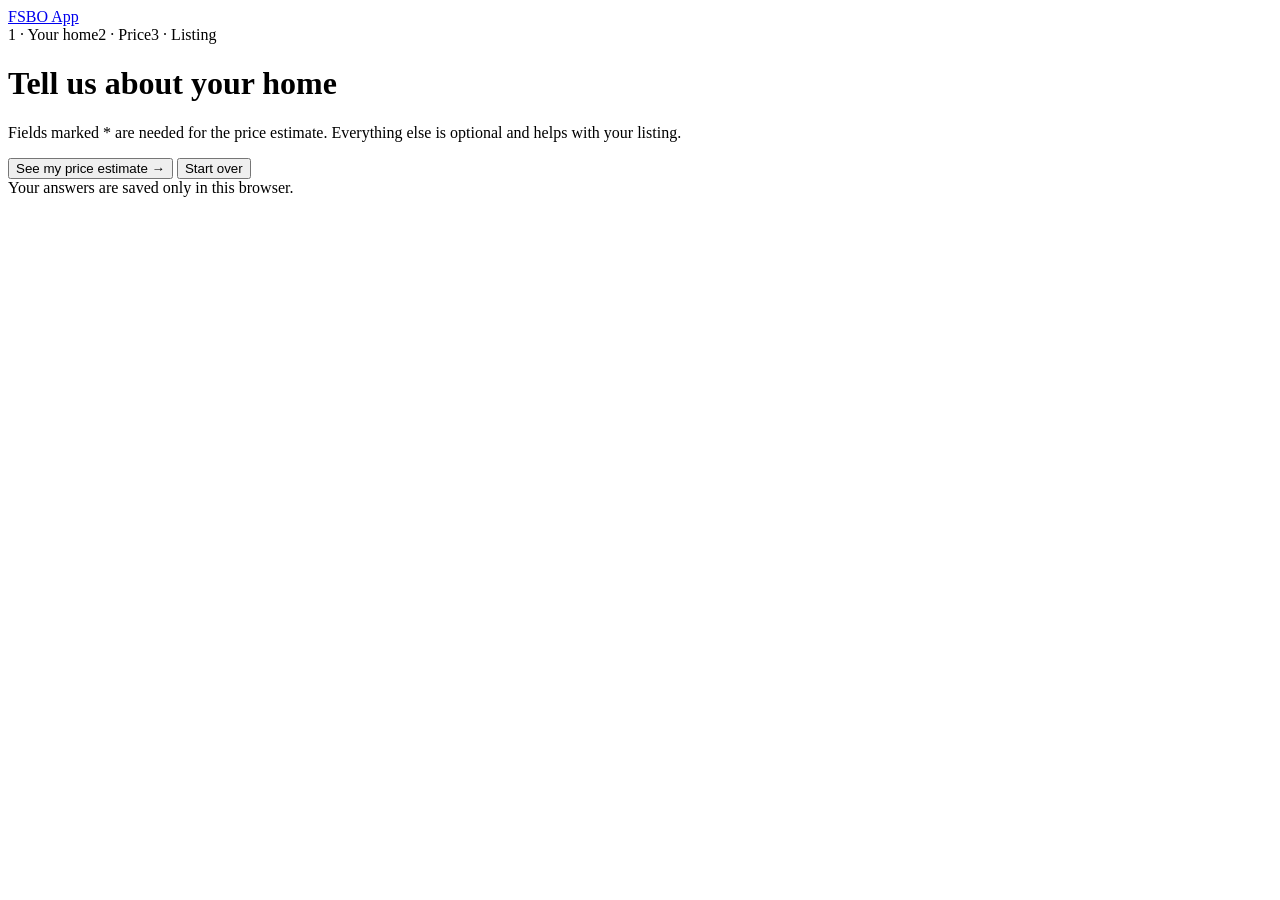
==== intake.html @ 38636b20 "Frontend Files V1" ====
<!doctype html>
<html lang="en">
<head>
  <meta charset="utf-8">
  <meta name="viewport" content="width=device-width, initial-scale=1">
  <title>Tell us about your home — FSBO App</title>
  <link rel="stylesheet" href="css/style.css">
</head>
<body>
  <header class="site-header">
    <div class="wrap">
      <a class="brand" href="index.html">FSBO App</a>
      <nav class="steps-nav" aria-label="Progress">
        <span aria-current="step">1 · Your home</span><span>2 · Price</span><span>3 · Listing</span>
      </nav>
    </div>
  </header>

  <main>
    <div class="wrap">
      <h1>Tell us about your home</h1>
      <p class="lede">Fields marked <span class="req">*</span> are needed for the price estimate. Everything else is optional and helps with your listing.</p>

      <form id="intake" novalidate>
        <div id="groups"></div>
        <p class="form-summary" id="form-summary" role="alert" hidden></p>
        <div class="btn-row">
          <button class="btn" type="submit">See my price estimate →</button>
          <button class="btn btn-secondary" type="button" id="reset">Start over</button>
        </div>
      </form>
    </div>
  </main>

  <footer class="site-footer">
    <div class="wrap">Your answers are saved only in this browser.</div>
  </footer>

  <script src="js/property.js"></script>
  <script>
  (function () {
    const P = window.Property;
    const groupsEl = document.getElementById("groups");
    const form = document.getElementById("intake");
    const summary = document.getElementById("form-summary");

    // --- Build the form from the shared schema so field names can't drift ---
    function el(tag, attrs = {}, children = []) {
      const n = document.createElement(tag);
      for (const [k, v] of Object.entries(attrs)) {
        if (v === undefined || v === false) continue;
        if (k === "text") n.textContent = v; else n.setAttribute(k, v === true ? "" : v);
      }
      children.forEach((c) => c && n.appendChild(c));
      return n;
    }

    for (const g of P.GROUPS) {
      const grid = el("div", { class: "field-grid" });
      for (const f of g.fields) {
        const id = "f-" + f.name;
        const wrap = el("div", { class: "field" + (f.type === "checkboxes" ? " wide" : ""), "data-field": f.name });
        const label = el("label", { for: f.type === "checkboxes" ? undefined : id, text: f.label });
        if (f.required) { label.appendChild(document.createTextNode(" ")); label.appendChild(el("span", { class: "req", "aria-hidden": "true", text: "*" })); }
        wrap.appendChild(label);

        let input;
        if (f.type === "select") {
          input = el("select", { id, name: f.name, required: f.required });
          input.appendChild(el("option", { value: "", text: "Select…" }));
          f.options.forEach(([v, t]) => input.appendChild(el("option", { value: v, text: t })));
        } else if (f.type === "checkboxes") {
          input = el("div", { class: "checks", role: "group", "aria-label": f.label });
          f.options.forEach(([v, t]) => {
            const cb = el("input", { type: "checkbox", name: f.name, value: v });
            input.appendChild(el("label", {}, [cb, document.createTextNode(t)]));
          });
        } else {
          input = el("input", {
            id, name: f.name, type: f.type === "number" ? "number" : "text", required: f.required,
            min: f.min, max: f.max, step: f.step, pattern: f.pattern, inputmode: f.inputmode || (f.type === "number" ? "decimal" : undefined),
            maxlength: f.maxlength,
          });
        }
        wrap.appendChild(input);
        if (f.hint) wrap.appendChild(el("span", { class: "hint", text: f.hint }));
        wrap.appendChild(el("span", { class: "error-msg", id: id + "-err", "aria-live": "polite" }));
        grid.appendChild(wrap);
      }
      groupsEl.appendChild(el("fieldset", {}, [el("legend", { text: g.title }), grid]));
    }

    // --- Read / write form values ---
    function readForm() {
      const raw = {};
      for (const f of P.FIELDS) {
        if (f.type === "checkboxes") {
          raw[f.name] = [...form.querySelectorAll(`input[name="${f.name}"]:checked`)].map((c) => c.value);
        } else {
          raw[f.name] = form.elements[f.name].value;
        }
      }
      return P.normalize(raw);
    }

    function fillForm(rec) {
      for (const f of P.FIELDS) {
        const v = rec[f.name];
        if (v === undefined) continue;
        if (f.type === "checkboxes") {
          form.querySelectorAll(`input[name="${f.name}"]`).forEach((c) => { c.checked = v.includes(c.value); });
        } else {
          form.elements[f.name].value = v;
        }
      }
    }

    function showErrors(errors) {
      form.querySelectorAll(".field").forEach((w) => {
        const name = w.dataset.field;
        const msg = errors[name] || "";
        w.classList.toggle("has-error", !!msg);
        w.querySelector(".error-msg").textContent = msg;
        const input = w.querySelector("input, select");
        if (input && input.id) input.setAttribute("aria-invalid", msg ? "true" : "false");
      });
      const n = Object.keys(errors).length;
      summary.hidden = n === 0;
      summary.textContent = n ? `Please fix ${n} field${n > 1 ? "s" : ""} above.` : "";
    }

    // Prefill if the user has been here before.
    const existing = P.load();
    if (existing) fillForm(existing);

    form.addEventListener("submit", (e) => {
      e.preventDefault();
      const rec = readForm();
      const errors = P.validate(rec);
      showErrors(errors);
      if (Object.keys(errors).length) {
        const first = form.querySelector(".has-error input, .has-error select");
        if (first) first.focus();
        return;
      }
      P.save(rec);
      window.location.href = "price.html";
    });

    // Clear an error as soon as the field is edited.
    form.addEventListener("input", (e) => {
      const w = e.target.closest(".field");
      if (w && w.classList.contains("has-error")) {
        w.classList.remove("has-error");
        w.querySelector(".error-msg").textContent = "";
      }
    });

    document.getElementById("reset").addEventListener("click", () => {
      P.clear(); form.reset(); showErrors({});
    });
  })();
  </script>
</body>
</html>
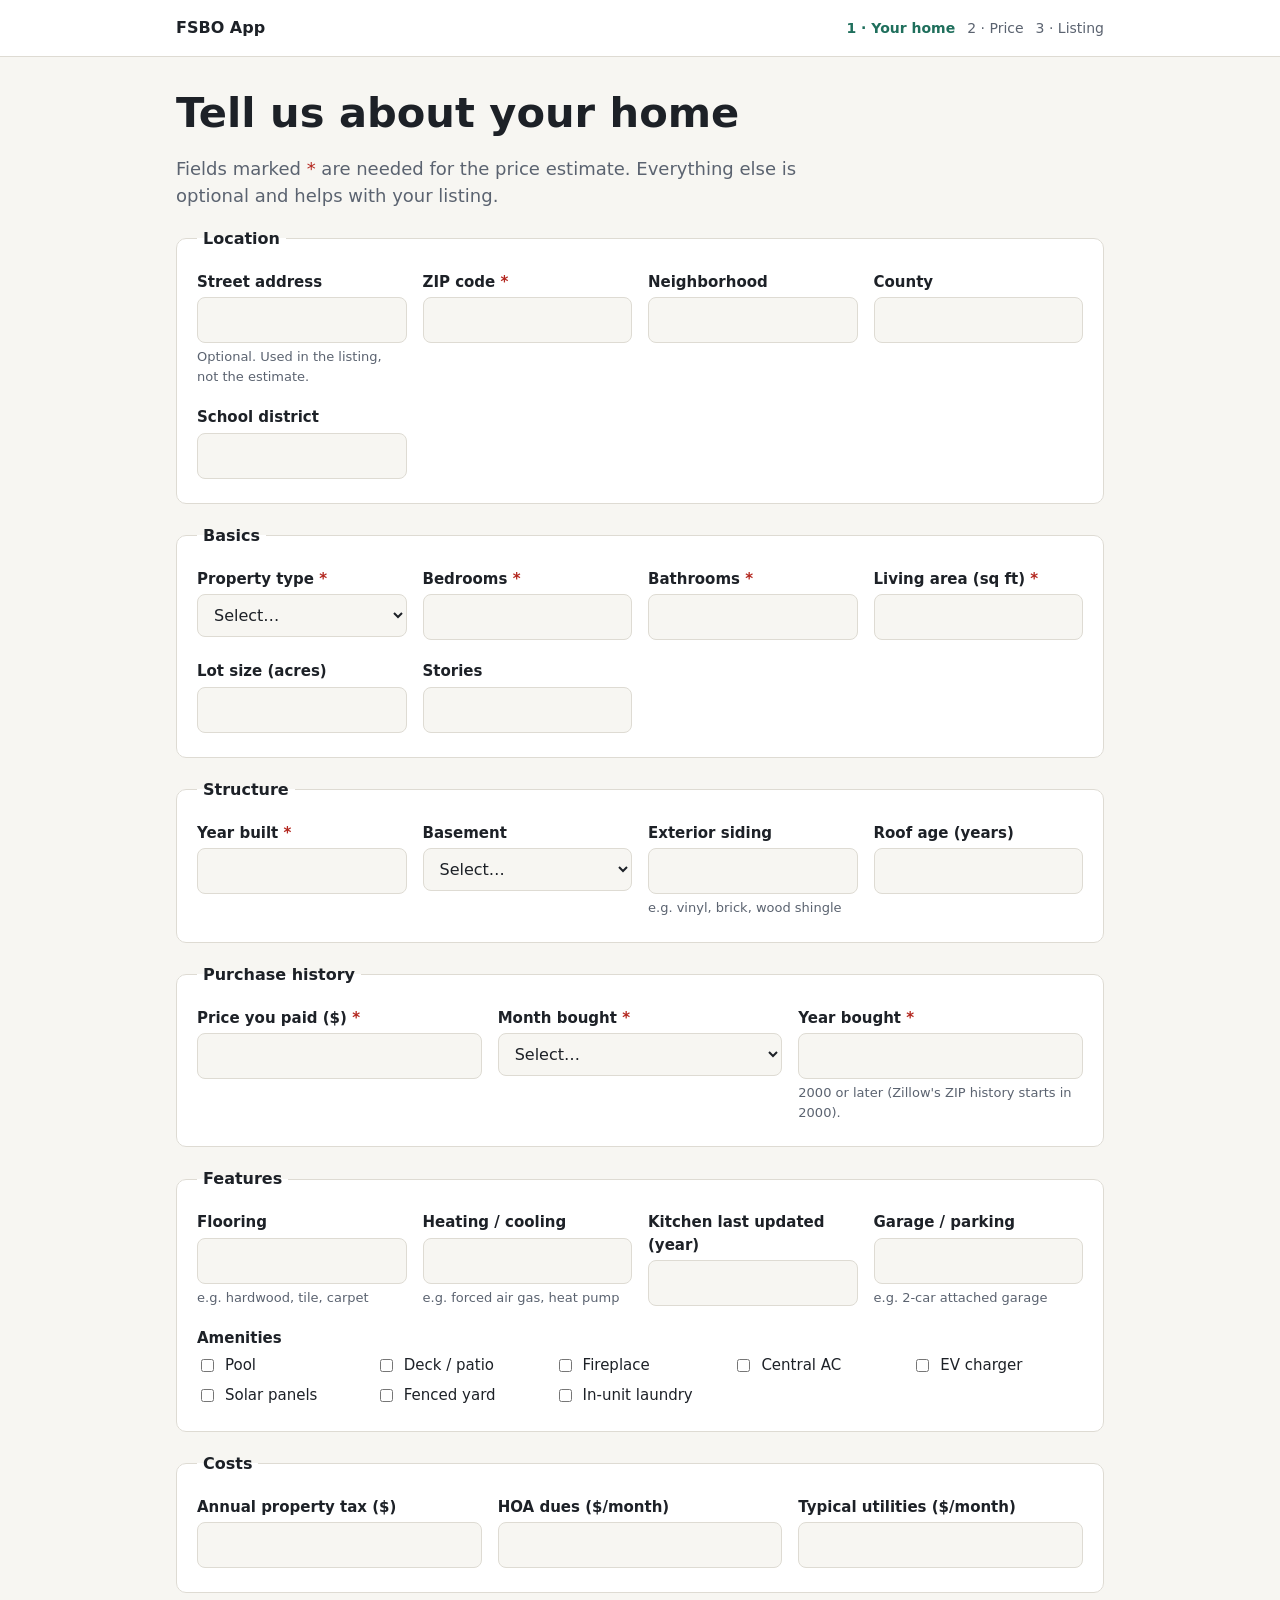
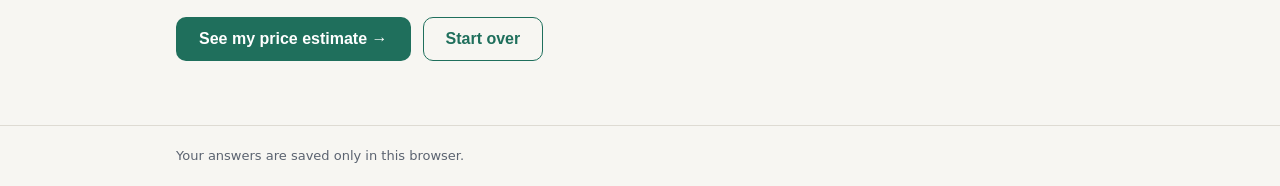
==== commit 63c88114: "Intake & Price V2 Bug Fixes" ====
--- a/intake.html
+++ b/intake.html
@@ -26,7 +26,7 @@
         <p class="form-summary" id="form-summary" role="alert" hidden></p>
         <div class="btn-row">
           <button class="btn" type="submit">See my price estimate →</button>
-          <button class="btn btn-secondary" type="button" id="reset">Start over</button>
+          <button class="btn btn-secondary" type="button" id="start-over">Start over</button>
         </div>
       </form>
     </div>
@@ -156,7 +156,7 @@
       }
     });
 
-    document.getElementById("reset").addEventListener("click", () => {
+    document.getElementById("start-over").addEventListener("click", () => {
       P.clear(); form.reset(); showErrors({});
     });
   })();
--- a/css/style.css
+++ b/css/style.css
@@ -0,0 +1,96 @@
+:root {
+  --bg: #f7f6f2;
+  --surface: #ffffff;
+  --text: #1d2127;
+  --muted: #5b6370;
+  --border: #dedbd3;
+  --accent: #1f6f5c;
+  --accent-ink: #ffffff;
+  --accent-soft: #e3f0ec;
+  --error: #b3261e;
+  --radius: 10px;
+  --max: 960px;
+  font-family: system-ui, -apple-system, "Segoe UI", Roboto, sans-serif;
+  color: var(--text);
+  background: var(--bg);
+}
+@media (prefers-color-scheme: dark) {
+  :root {
+    --bg: #15181c; --surface: #1e2227; --text: #e8eaed; --muted: #a3abb6;
+    --border: #343a42; --accent: #5cc3a6; --accent-ink: #0d1f1a; --accent-soft: #1f3530; --error: #f2857d;
+  }
+}
+
+* { box-sizing: border-box; }
+body { margin: 0; background: var(--bg); line-height: 1.5; }
+img { max-width: 100%; }
+a { color: var(--accent); }
+
+.wrap { max-width: var(--max); margin: 0 auto; padding: 0 16px; }
+
+/* Header */
+.site-header { border-bottom: 1px solid var(--border); background: var(--surface); }
+.site-header .wrap { display: flex; align-items: center; justify-content: space-between; height: 56px; }
+.brand { font-weight: 700; text-decoration: none; color: var(--text); }
+.steps-nav { display: flex; gap: 12px; font-size: 0.875rem; color: var(--muted); }
+.steps-nav span[aria-current="step"] { color: var(--accent); font-weight: 600; }
+@media (max-width: 560px) { .steps-nav { display: none; } }
+
+main { padding: 32px 0 64px; }
+h1 { font-size: clamp(1.75rem, 5vw, 2.6rem); line-height: 1.15; margin: 0 0 12px; }
+h2 { font-size: 1.25rem; margin: 0 0 12px; }
+.lede { font-size: 1.125rem; color: var(--muted); max-width: 60ch; }
+
+/* Buttons */
+.btn {
+  display: inline-block; padding: 12px 22px; border-radius: var(--radius); border: 1px solid transparent;
+  background: var(--accent); color: var(--accent-ink); font-weight: 600; font-size: 1rem;
+  text-decoration: none; cursor: pointer;
+}
+.btn:hover { filter: brightness(1.07); }
+.btn-secondary { background: transparent; color: var(--accent); border-color: var(--accent); }
+.btn-row { display: flex; flex-wrap: wrap; gap: 12px; margin-top: 24px; }
+
+/* Cards */
+.card { background: var(--surface); border: 1px solid var(--border); border-radius: var(--radius); padding: 20px; }
+.grid-3 { display: grid; gap: 16px; grid-template-columns: repeat(auto-fit, minmax(220px, 1fr)); margin: 32px 0; }
+.grid-2 { display: grid; gap: 16px; grid-template-columns: repeat(auto-fit, minmax(260px, 1fr)); margin: 24px 0; }
+.step-num {
+  display: inline-grid; place-items: center; width: 32px; height: 32px; border-radius: 50%;
+  background: var(--accent-soft); color: var(--accent); font-weight: 700; margin-bottom: 8px;
+}
+.note { background: var(--accent-soft); border-radius: var(--radius); padding: 16px 20px; }
+.note p { margin: 4px 0; }
+
+/* Form */
+fieldset { border: 1px solid var(--border); border-radius: var(--radius); background: var(--surface); padding: 20px; margin: 0 0 20px; }
+legend { font-weight: 700; padding: 0 6px; }
+.field-grid { display: grid; gap: 16px; grid-template-columns: repeat(auto-fit, minmax(200px, 1fr)); }
+.field { display: flex; flex-direction: column; gap: 4px; }
+.field.wide { grid-column: 1 / -1; }
+label { font-weight: 600; font-size: 0.9375rem; }
+.req { color: var(--error); }
+input, select {
+  font: inherit; padding: 10px 12px; border: 1px solid var(--border); border-radius: 8px;
+  background: var(--bg); color: var(--text); width: 100%;
+}
+input:focus, select:focus { outline: 2px solid var(--accent); outline-offset: 1px; }
+.hint { font-size: 0.8125rem; color: var(--muted); }
+.error-msg { font-size: 0.8125rem; color: var(--error); min-height: 0; }
+.field.has-error input, .field.has-error select { border-color: var(--error); }
+.checks { display: grid; gap: 8px; grid-template-columns: repeat(auto-fit, minmax(160px, 1fr)); }
+.checks label { font-weight: 400; display: flex; align-items: center; gap: 8px; }
+.checks input { width: auto; }
+.form-summary { color: var(--error); font-weight: 600; }
+
+/* Results */
+.big-number { font-size: clamp(2.2rem, 8vw, 3.5rem); font-weight: 800; margin: 4px 0; }
+.range { color: var(--muted); font-size: 1.0625rem; }
+.badge { display: inline-block; font-size: 0.75rem; font-weight: 700; text-transform: uppercase; letter-spacing: 0.04em;
+  background: var(--accent-soft); color: var(--accent); padding: 3px 8px; border-radius: 999px; }
+.small { font-size: 0.8125rem; color: var(--muted); }
+dl.record { display: grid; grid-template-columns: max-content 1fr; gap: 6px 16px; margin: 0; }
+dl.record dt { color: var(--muted); }
+dl.record dd { margin: 0; }
+
+.site-footer { border-top: 1px solid var(--border); padding: 20px 0; font-size: 0.8125rem; color: var(--muted); }
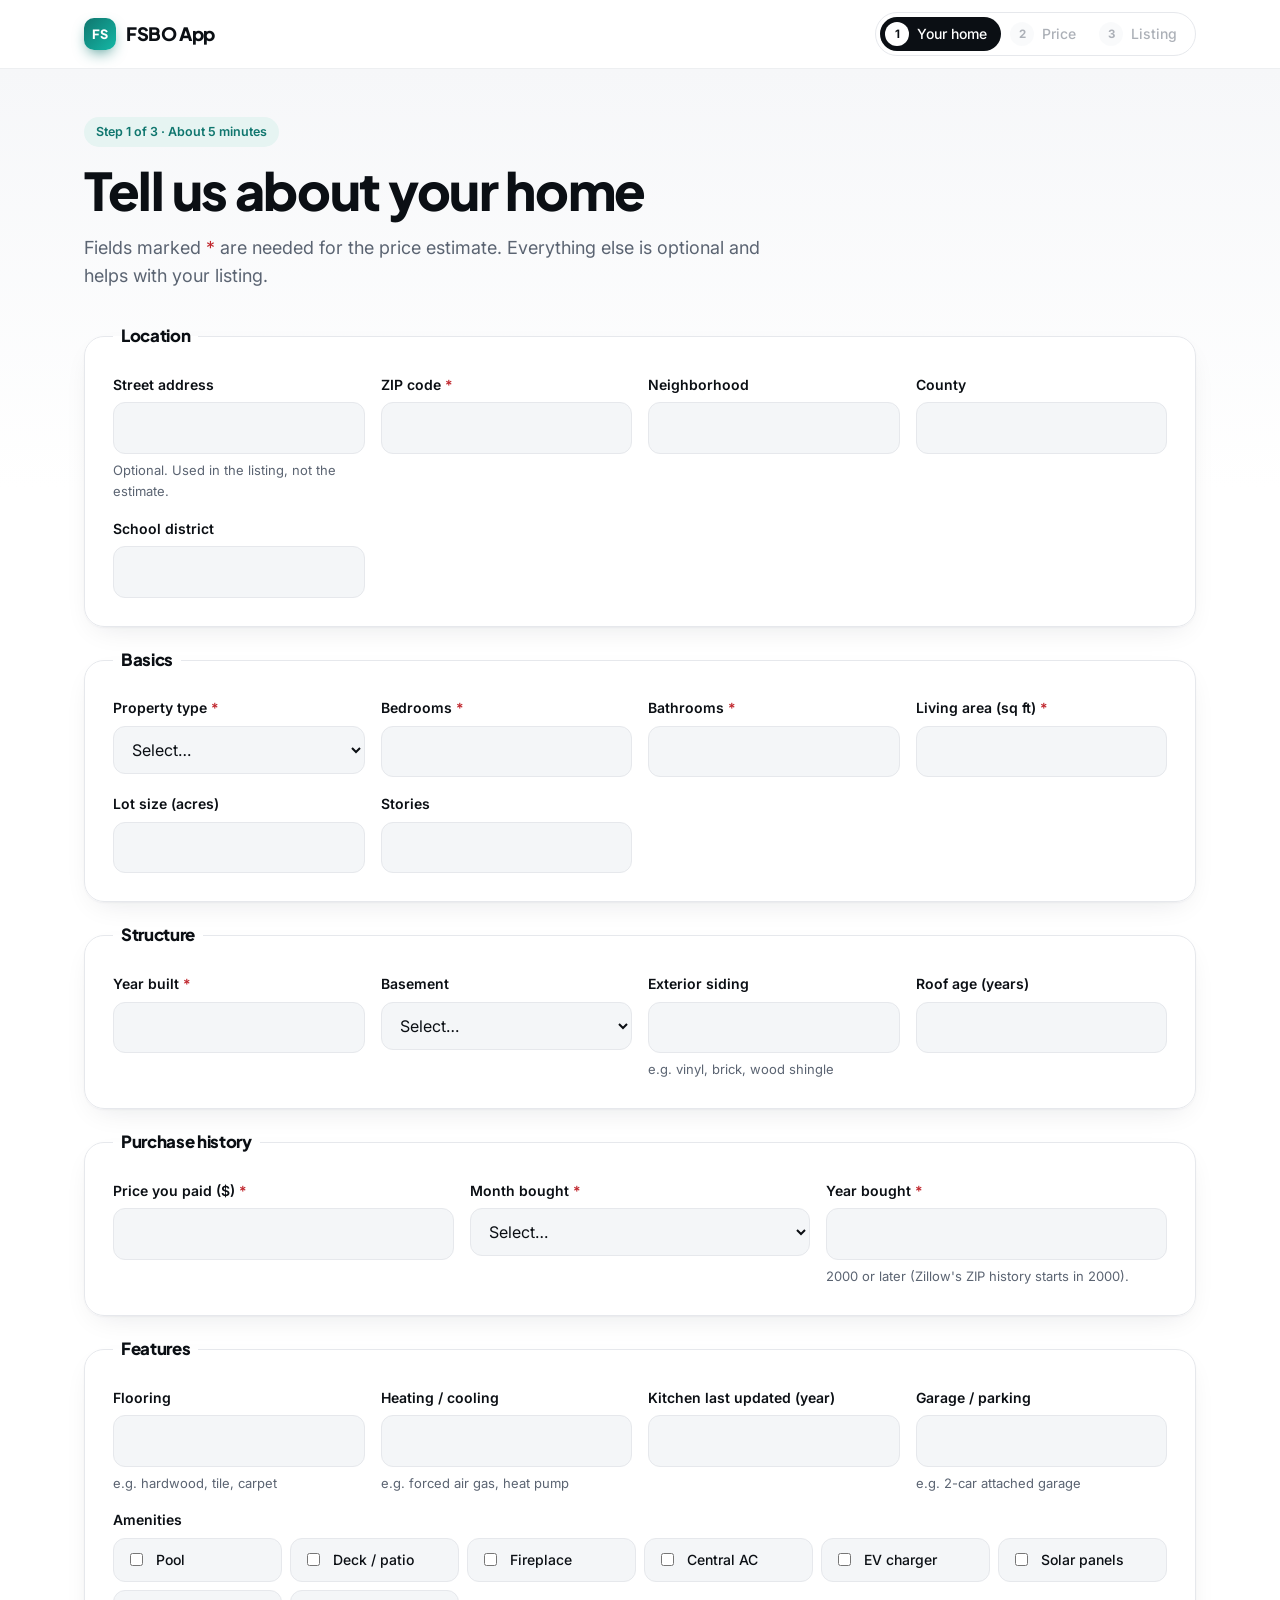
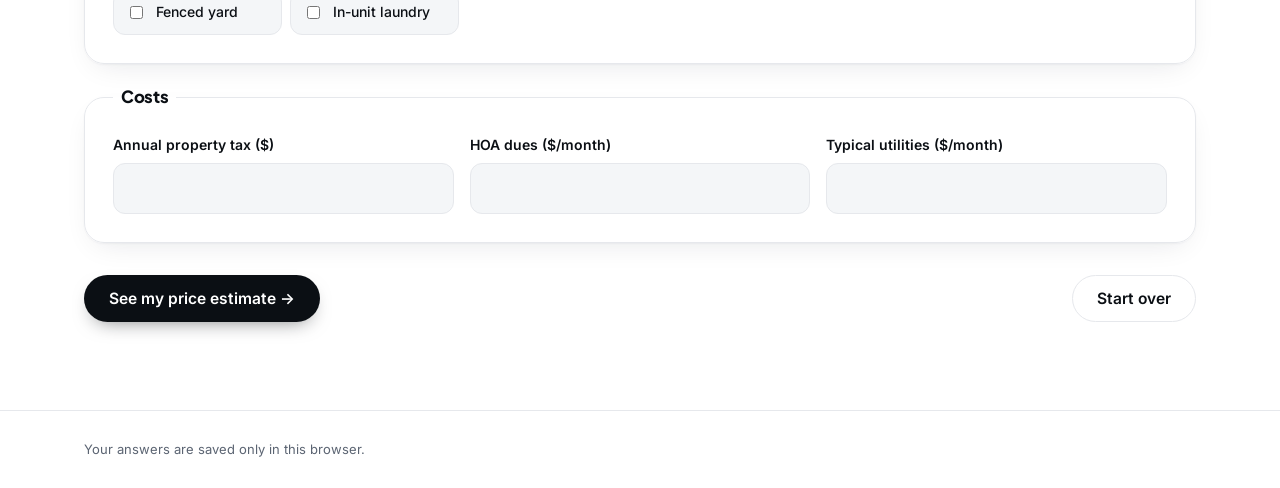
==== commit f1aa0854: "Modern UI refresh + listing builder with downloadable PDF listing sheet - Restyled all pages (sans d" ====
--- a/intake.html
+++ b/intake.html
@@ -9,22 +9,23 @@
 <body>
   <header class="site-header">
     <div class="wrap">
-      <a class="brand" href="index.html">FSBO App</a>
-      <nav class="steps-nav" aria-label="Progress">
-        <span aria-current="step">1 · Your home</span><span>2 · Price</span><span>3 · Listing</span>
-      </nav>
+      <a class="brand" href="index.html"><span class="brand-mark">FS</span><span class="brand-text">FSBO App</span></a>
+      <nav class="steps-nav" aria-label="Progress" data-step="1"></nav>
     </div>
   </header>
 
   <main>
     <div class="wrap">
-      <h1>Tell us about your home</h1>
-      <p class="lede">Fields marked <span class="req">*</span> are needed for the price estimate. Everything else is optional and helps with your listing.</p>
+      <div class="page-head">
+        <p class="eyebrow">Step 1 of 3 · About 5 minutes</p>
+        <h1>Tell us about your home</h1>
+        <p class="lede">Fields marked <span class="req">*</span> are needed for the price estimate. Everything else is optional and helps with your listing.</p>
+      </div>
 
       <form id="intake" novalidate>
         <div id="groups"></div>
         <p class="form-summary" id="form-summary" role="alert" hidden></p>
-        <div class="btn-row">
+        <div class="btn-row between">
           <button class="btn" type="submit">See my price estimate →</button>
           <button class="btn btn-secondary" type="button" id="start-over">Start over</button>
         </div>
@@ -37,6 +38,7 @@
   </footer>
 
   <script src="js/property.js"></script>
+  <script src="js/nav.js"></script>
   <script>
   (function () {
     const P = window.Property;
--- a/css/style.css
+++ b/css/style.css
@@ -1,96 +1,223 @@
+/* ==========================================================================
+   FSBO App — shared styles
+   ========================================================================== */
+@import url("https://fonts.googleapis.com/css2?family=Inter:wght@400;500;600;700&family=Plus+Jakarta+Sans:wght@600;700;800&display=swap");
+
 :root {
-  --bg: #f7f6f2;
+  --bg: #ffffff;
+  --bg-2: #f6f7f9;
   --surface: #ffffff;
-  --text: #1d2127;
-  --muted: #5b6370;
-  --border: #dedbd3;
-  --accent: #1f6f5c;
+  --surface-2: #f4f6f8;
+  --text: #0b0f14;
+  --muted: #5b6472;
+  --border: #e6e8ec;
+  --accent: #0f766e;
+  --accent-2: #14b8a6;
   --accent-ink: #ffffff;
-  --accent-soft: #e3f0ec;
-  --error: #b3261e;
-  --radius: 10px;
-  --max: 960px;
-  font-family: system-ui, -apple-system, "Segoe UI", Roboto, sans-serif;
+  --accent-soft: #e6f4f2;
+  --gold: #0f766e;
+  --error: #c0262d;
+  --radius: 20px;
+  --radius-sm: 12px;
+  --shadow: 0 1px 2px rgba(15, 23, 42, .04), 0 10px 30px -12px rgba(15, 23, 42, .12);
+  --shadow-lg: 0 30px 60px -20px rgba(15, 23, 42, .25);
+  --max: 1160px;
+  --display: "Plus Jakarta Sans", "Inter", system-ui, sans-serif;
+  --sans: "Inter", system-ui, -apple-system, "Segoe UI", Roboto, sans-serif;
+  --serif: var(--display); /* legacy alias */
+  font-family: var(--sans);
   color: var(--text);
   background: var(--bg);
 }
 @media (prefers-color-scheme: dark) {
   :root {
-    --bg: #15181c; --surface: #1e2227; --text: #e8eaed; --muted: #a3abb6;
-    --border: #343a42; --accent: #5cc3a6; --accent-ink: #0d1f1a; --accent-soft: #1f3530; --error: #f2857d;
+    --bg: #0a0d11; --bg-2: #0f1318; --surface: #12171d; --surface-2: #181e25; --text: #eef1f4; --muted: #9aa4b1;
+    --border: #232a33; --accent: #2dd4bf; --accent-2: #5eead4; --accent-ink: #04211e; --accent-soft: #0f2a28;
+    --gold: #2dd4bf; --error: #f87171;
+    --shadow: 0 1px 2px rgba(0,0,0,.4), 0 10px 30px -12px rgba(0,0,0,.6); --shadow-lg: 0 30px 60px -20px rgba(0,0,0,.7);
   }
 }
 
 * { box-sizing: border-box; }
-body { margin: 0; background: var(--bg); line-height: 1.5; }
+body { margin: 0; background: var(--bg); color: var(--text); line-height: 1.6; -webkit-font-smoothing: antialiased; }
 img { max-width: 100%; }
 a { color: var(--accent); }
-
-.wrap { max-width: var(--max); margin: 0 auto; padding: 0 16px; }
-
-/* Header */
-.site-header { border-bottom: 1px solid var(--border); background: var(--surface); }
-.site-header .wrap { display: flex; align-items: center; justify-content: space-between; height: 56px; }
-.brand { font-weight: 700; text-decoration: none; color: var(--text); }
-.steps-nav { display: flex; gap: 12px; font-size: 0.875rem; color: var(--muted); }
-.steps-nav span[aria-current="step"] { color: var(--accent); font-weight: 600; }
-@media (max-width: 560px) { .steps-nav { display: none; } }
-
-main { padding: 32px 0 64px; }
-h1 { font-size: clamp(1.75rem, 5vw, 2.6rem); line-height: 1.15; margin: 0 0 12px; }
-h2 { font-size: 1.25rem; margin: 0 0 12px; }
-.lede { font-size: 1.125rem; color: var(--muted); max-width: 60ch; }
-
-/* Buttons */
+.wrap { max-width: var(--max); margin: 0 auto; padding: 0 24px; }
+@media (max-width: 560px) { .wrap { padding: 0 16px; } }
+main { padding: 48px 0 88px; background: linear-gradient(180deg, var(--bg-2) 0, var(--bg) 420px); }
+
+/* ---------- Header + progress stepper ---------- */
+.site-header {
+  position: sticky; top: 0; z-index: 10;
+  background: color-mix(in srgb, var(--bg) 78%, transparent);
+  backdrop-filter: saturate(1.6) blur(14px); -webkit-backdrop-filter: saturate(1.6) blur(14px);
+  border-bottom: 1px solid color-mix(in srgb, var(--border) 70%, transparent);
+}
+.site-header .wrap { display: flex; align-items: center; justify-content: space-between; gap: 16px; height: 68px; }
+.brand { display: flex; align-items: center; gap: 10px; font-family: var(--display); font-weight: 800; font-size: 1.15rem; letter-spacing: -.02em; text-decoration: none; color: var(--text); white-space: nowrap; }
+@media (max-width: 420px) { .brand .brand-text { display: none; } }
+.brand-mark { width: 32px; height: 32px; border-radius: 10px; color: #fff; display: grid; place-items: center; font-size: .8rem; font-weight: 800;
+  background: linear-gradient(135deg, var(--accent), var(--accent-2)); box-shadow: 0 6px 16px -6px var(--accent); }
+
+.steps-nav { display: flex; align-items: center; gap: 4px; font-size: .875rem; padding: 4px; border: 1px solid var(--border); border-radius: 999px; background: var(--surface); }
+.steps-nav > a, .steps-nav > span {
+  display: flex; align-items: center; gap: 8px; padding: 5px 14px 5px 5px; border-radius: 999px;
+  color: var(--muted); text-decoration: none; white-space: nowrap; font-weight: 500;
+}
+.steps-nav a:hover { background: var(--surface-2); color: var(--text); }
+.steps-nav .dot { width: 24px; height: 24px; border-radius: 50%; display: grid; place-items: center; font-size: .72rem; font-weight: 700; background: var(--surface-2); padding: 0; }
+.steps-nav .sep { display: none; }
+.steps-nav [aria-current="step"] { background: var(--text); color: var(--bg); }
+.steps-nav [aria-current="step"] .dot { background: var(--bg); color: var(--text); }
+.steps-nav .done .dot { background: var(--accent-soft); color: var(--accent); }
+.steps-nav .locked { opacity: .5; cursor: not-allowed; }
+@media (max-width: 720px) {
+  .steps-nav .label { display: none; }
+  .steps-nav > a, .steps-nav > span { padding: 5px; }
+  .steps-nav [aria-current="step"] { padding-right: 12px; }
+  .steps-nav [aria-current="step"] .label { display: inline; }
+}
+
+/* ---------- Type ---------- */
+h1, h2, h3 { font-family: var(--display); font-weight: 800; letter-spacing: -.025em; }
+h1 { font-size: clamp(2.1rem, 5vw, 3.25rem); line-height: 1.05; margin: 0 0 16px; }
+h2 { font-size: 1.3rem; line-height: 1.25; margin: 0 0 10px; letter-spacing: -.02em; }
+h3 { font-size: 1.05rem; margin: 0 0 6px; }
+.eyebrow { display: inline-flex; align-items: center; gap: 8px; font-size: .78rem; font-weight: 600; color: var(--accent);
+  background: var(--accent-soft); padding: 5px 12px; border-radius: 999px; margin: 0 0 16px; }
+.lede { font-size: 1.125rem; color: var(--muted); max-width: 62ch; margin: 0; }
+.page-head { margin-bottom: 32px; }
+
+/* ---------- Buttons ---------- */
 .btn {
-  display: inline-block; padding: 12px 22px; border-radius: var(--radius); border: 1px solid transparent;
-  background: var(--accent); color: var(--accent-ink); font-weight: 600; font-size: 1rem;
-  text-decoration: none; cursor: pointer;
-}
-.btn:hover { filter: brightness(1.07); }
-.btn-secondary { background: transparent; color: var(--accent); border-color: var(--accent); }
-.btn-row { display: flex; flex-wrap: wrap; gap: 12px; margin-top: 24px; }
-
-/* Cards */
-.card { background: var(--surface); border: 1px solid var(--border); border-radius: var(--radius); padding: 20px; }
-.grid-3 { display: grid; gap: 16px; grid-template-columns: repeat(auto-fit, minmax(220px, 1fr)); margin: 32px 0; }
-.grid-2 { display: grid; gap: 16px; grid-template-columns: repeat(auto-fit, minmax(260px, 1fr)); margin: 24px 0; }
+  display: inline-flex; align-items: center; justify-content: center; gap: 8px;
+  padding: 13px 24px; border-radius: 999px; border: 1px solid transparent;
+  background: var(--text); color: var(--bg); font: 600 .975rem var(--sans);
+  text-decoration: none; cursor: pointer; transition: transform .15s, box-shadow .15s, background .15s;
+  box-shadow: 0 8px 20px -10px rgba(11, 15, 20, .6);
+}
+.btn:hover { transform: translateY(-1px); box-shadow: 0 14px 28px -12px rgba(11, 15, 20, .6); }
+.btn:active { transform: translateY(0); }
+.btn:disabled { opacity: .45; cursor: not-allowed; transform: none; }
+.btn-accent { background: var(--accent); color: var(--accent-ink); box-shadow: 0 10px 24px -10px var(--accent); }
+.btn-secondary { background: transparent; color: var(--text); border-color: var(--border); box-shadow: none; }
+.btn-ghost { background: var(--surface); color: var(--text); border-color: var(--border); box-shadow: none; }
+.btn-ghost:hover, .btn-secondary:hover { border-color: var(--text); box-shadow: none; }
+.btn-sm { padding: 9px 16px; font-size: .875rem; }
+.btn-row { display: flex; flex-wrap: wrap; align-items: center; gap: 12px; margin-top: 32px; }
+.btn-row.between { justify-content: space-between; }
+
+/* ---------- Cards / layout ---------- */
+.card { background: var(--surface); border: 1px solid var(--border); border-radius: var(--radius); padding: 28px; box-shadow: var(--shadow); }
+.grid-3 { display: grid; gap: 20px; grid-template-columns: repeat(auto-fit, minmax(250px, 1fr)); margin: 72px 0 40px; }
+.grid-2 { display: grid; gap: 20px; grid-template-columns: repeat(auto-fit, minmax(280px, 1fr)); margin: 24px 0; }
 .step-num {
-  display: inline-grid; place-items: center; width: 32px; height: 32px; border-radius: 50%;
-  background: var(--accent-soft); color: var(--accent); font-weight: 700; margin-bottom: 8px;
-}
-.note { background: var(--accent-soft); border-radius: var(--radius); padding: 16px 20px; }
+  display: inline-grid; place-items: center; width: 44px; height: 44px; border-radius: 14px;
+  background: var(--accent-soft); color: var(--accent); font-family: var(--display); font-weight: 800; margin-bottom: 18px;
+}
+.grid-3 .card { transition: transform .2s, box-shadow .2s; }
+.grid-3 .card:hover { transform: translateY(-3px); box-shadow: var(--shadow-lg); }
+.grid-3 .card p { color: var(--muted); margin: 0; }
+.note { background: var(--surface-2); border: 1px solid var(--border); border-radius: var(--radius); padding: 20px 24px; }
 .note p { margin: 4px 0; }
-
-/* Form */
-fieldset { border: 1px solid var(--border); border-radius: var(--radius); background: var(--surface); padding: 20px; margin: 0 0 20px; }
-legend { font-weight: 700; padding: 0 6px; }
+.section-head { text-align: center; max-width: 640px; margin: 88px auto 0; }
+.section-head + .grid-3 { margin-top: 32px; }
+
+/* Homepage hero */
+.hero { position: relative; display: grid; gap: 56px; grid-template-columns: 1.1fr .9fr; align-items: center; padding: 24px 0 8px; }
+.hero::before { content: ""; position: absolute; z-index: -1; inset: -120px -10% auto auto; width: 620px; height: 620px; border-radius: 50%;
+  background: radial-gradient(circle at 30% 30%, color-mix(in srgb, var(--accent-2) 35%, transparent), transparent 65%); filter: blur(20px); }
+.hero h1 { font-size: clamp(2.6rem, 6.4vw, 4.4rem); letter-spacing: -.035em; }
+.hero h1 .grad { background: linear-gradient(90deg, var(--accent), var(--accent-2)); -webkit-background-clip: text; background-clip: text; color: transparent; }
+.trust { display: flex; flex-wrap: wrap; gap: 8px 22px; margin-top: 22px; font-size: .9rem; color: var(--muted); }
+.trust span::before { content: "✓"; display: inline-grid; place-items: center; width: 18px; height: 18px; margin-right: 6px; border-radius: 50%;
+  background: var(--accent-soft); color: var(--accent); font-size: .7rem; font-weight: 800; }
+.mock { position: relative; }
+.mock-card { background: var(--surface); border: 1px solid var(--border); border-radius: 24px; box-shadow: var(--shadow-lg); overflow: hidden; }
+.mock-photo { aspect-ratio: 16 / 11; background:
+  linear-gradient(180deg, transparent 55%, rgba(0,0,0,.35)),
+  radial-gradient(120% 80% at 80% 0%, #bde7df 0%, transparent 60%),
+  linear-gradient(135deg, #8fb8c9 0%, #c9d8cf 50%, #e9dcc4 100%); position: relative; }
+.mock-photo svg { position: absolute; left: 50%; bottom: 0; transform: translateX(-50%); width: 70%; }
+.mock-photo .pill { position: absolute; top: 14px; left: 14px; background: rgba(255,255,255,.92); color: #0b0f14; font-size: .72rem; font-weight: 700; padding: 5px 10px; border-radius: 999px; }
+.mock-body { padding: 18px 20px 20px; }
+.mock-body .addr { font-family: var(--display); font-weight: 800; font-size: 1.1rem; letter-spacing: -.02em; }
+.mock-body .row { display: flex; justify-content: space-between; align-items: baseline; gap: 10px; }
+.mock-body .p { font-family: var(--display); font-weight: 800; font-size: 1.35rem; letter-spacing: -.02em; }
+.mock-body .stats { display: flex; gap: 16px; color: var(--muted); font-size: .875rem; margin-top: 6px; }
+.mock-float { position: absolute; right: -28px; top: -30px; background: var(--surface); border: 1px solid var(--border); border-radius: 18px; box-shadow: var(--shadow-lg);
+  padding: 14px 18px; min-width: 210px; }
+.mock-float .k { font-size: .75rem; color: var(--muted); }
+.mock-float .v { font-family: var(--display); font-weight: 800; font-size: 1.5rem; letter-spacing: -.02em; }
+.mock-float .bar { height: 6px; border-radius: 99px; background: var(--surface-2); margin-top: 8px; position: relative; }
+.mock-float .bar i { position: absolute; left: 22%; right: 26%; top: 0; bottom: 0; border-radius: 99px; background: linear-gradient(90deg, var(--accent), var(--accent-2)); }
+@media (max-width: 860px) { .hero { grid-template-columns: 1fr; gap: 48px; } .mock-float { right: 12px; } }
+
+/* ---------- Forms ---------- */
+fieldset { border: 1px solid var(--border); border-radius: var(--radius); background: var(--surface); padding: 24px 28px 28px; margin: 0 0 20px; box-shadow: var(--shadow); }
+legend { font-family: var(--display); font-weight: 800; letter-spacing: -.02em; font-size: 1.05rem; padding: 0 8px; }
 .field-grid { display: grid; gap: 16px; grid-template-columns: repeat(auto-fit, minmax(200px, 1fr)); }
-.field { display: flex; flex-direction: column; gap: 4px; }
+.field { display: flex; flex-direction: column; gap: 6px; }
 .field.wide { grid-column: 1 / -1; }
-label { font-weight: 600; font-size: 0.9375rem; }
+label { font-weight: 600; font-size: .875rem; }
 .req { color: var(--error); }
-input, select {
-  font: inherit; padding: 10px 12px; border: 1px solid var(--border); border-radius: 8px;
-  background: var(--bg); color: var(--text); width: 100%;
-}
-input:focus, select:focus { outline: 2px solid var(--accent); outline-offset: 1px; }
-.hint { font-size: 0.8125rem; color: var(--muted); }
-.error-msg { font-size: 0.8125rem; color: var(--error); min-height: 0; }
+input, select, textarea {
+  font: inherit; padding: 12px 14px; border: 1px solid var(--border); border-radius: var(--radius-sm);
+  background: var(--surface-2); color: var(--text); width: 100%; transition: border-color .15s, box-shadow .15s, background .15s;
+}
+input:hover, select:hover, textarea:hover { border-color: color-mix(in srgb, var(--text) 25%, var(--border)); }
+input:focus, select:focus, textarea:focus { outline: none; border-color: var(--accent); background: var(--surface); box-shadow: 0 0 0 4px color-mix(in srgb, var(--accent) 18%, transparent); }
+.hint { font-size: .8125rem; color: var(--muted); }
+.error-msg { font-size: .8125rem; color: var(--error); }
+.error-msg:empty { display: none; }
 .field.has-error input, .field.has-error select { border-color: var(--error); }
 .checks { display: grid; gap: 8px; grid-template-columns: repeat(auto-fit, minmax(160px, 1fr)); }
-.checks label { font-weight: 400; display: flex; align-items: center; gap: 8px; }
-.checks input { width: auto; }
+.checks label { font-weight: 500; display: flex; align-items: center; gap: 10px; padding: 10px 12px; border: 1px solid var(--border); border-radius: var(--radius-sm); cursor: pointer; background: var(--surface-2); transition: all .15s; }
+.checks label:has(input:checked) { border-color: var(--accent); background: var(--accent-soft); color: var(--accent); }
+.checks input { width: auto; accent-color: var(--accent); }
 .form-summary { color: var(--error); font-weight: 600; }
 
-/* Results */
-.big-number { font-size: clamp(2.2rem, 8vw, 3.5rem); font-weight: 800; margin: 4px 0; }
+/* ---------- Results ---------- */
+.big-number { font-family: var(--display); font-size: clamp(2.6rem, 8vw, 4rem); font-weight: 800; letter-spacing: -.035em; line-height: 1.05; margin: 6px 0; }
 .range { color: var(--muted); font-size: 1.0625rem; }
-.badge { display: inline-block; font-size: 0.75rem; font-weight: 700; text-transform: uppercase; letter-spacing: 0.04em;
-  background: var(--accent-soft); color: var(--accent); padding: 3px 8px; border-radius: 999px; }
-.small { font-size: 0.8125rem; color: var(--muted); }
-dl.record { display: grid; grid-template-columns: max-content 1fr; gap: 6px 16px; margin: 0; }
+.badge { display: inline-block; font-size: .75rem; font-weight: 600; background: var(--accent-soft); color: var(--accent); padding: 5px 12px; border-radius: 999px; }
+.small { font-size: .8125rem; color: var(--muted); }
+dl.record { display: grid; grid-template-columns: max-content 1fr; gap: 10px 24px; margin: 0; }
 dl.record dt { color: var(--muted); }
-dl.record dd { margin: 0; }
-
-.site-footer { border-top: 1px solid var(--border); padding: 20px 0; font-size: 0.8125rem; color: var(--muted); }
+dl.record dd { margin: 0; font-weight: 600; }
+
+.site-footer { border-top: 1px solid var(--border); padding: 28px 0; font-size: .8125rem; color: var(--muted); background: var(--bg); }
+
+/* ==========================================================================
+   Listing builder (listing.html)
+   ========================================================================== */
+.builder { display: grid; grid-template-columns: minmax(320px, 420px) 1fr; gap: 28px; align-items: start; }
+@media (max-width: 960px) { .builder { grid-template-columns: 1fr; } }
+.builder > * { min-width: 0; }
+
+.chat { display: flex; flex-direction: column; height: calc(100vh - 150px); min-height: 520px; position: sticky; top: 88px; padding: 0; overflow: hidden; }
+@media (max-width: 960px) { .chat { position: static; height: 580px; } }
+.chat-head { padding: 18px 20px; display: flex; justify-content: space-between; align-items: center; gap: 12px; }
+.chat-head h2 { margin: 0; font-size: 1.05rem; display: flex; align-items: center; gap: 10px; }
+.chat-head h2::before { content: ""; width: 10px; height: 10px; border-radius: 50%; background: var(--accent-2); box-shadow: 0 0 0 4px var(--accent-soft); }
+.progress { height: 3px; background: var(--border); }
+.progress > i { display: block; height: 100%; width: 0; background: linear-gradient(90deg, var(--accent), var(--accent-2)); transition: width .4s; }
+.chat-log { flex: 1; overflow-y: auto; padding: 20px; display: flex; flex-direction: column; gap: 12px; background: var(--bg-2); }
+.msg { max-width: 86%; padding: 11px 15px; border-radius: 18px; font-size: .94rem; white-space: pre-wrap; animation: pop .2s ease-out; }
+@keyframes pop { from { opacity: 0; transform: translateY(4px); } to { opacity: 1; transform: none; } }
+.msg.bot { background: var(--surface); border: 1px solid var(--border); border-bottom-left-radius: 6px; align-self: flex-start; box-shadow: var(--shadow); }
+.msg.user { background: var(--text); color: var(--bg); border-bottom-right-radius: 6px; align-self: flex-end; }
+.msg.typing { color: var(--muted); }
+.quick { display: flex; flex-wrap: wrap; gap: 6px; padding: 10px 20px; background: var(--bg-2); }
+.quick:empty { display: none; }
+.quick button { font: inherit; font-size: .825rem; font-weight: 500; padding: 7px 13px; border-radius: 999px; border: 1px solid var(--border); background: var(--surface); color: var(--text); cursor: pointer; transition: all .15s; }
+.quick button:hover { border-color: var(--accent); color: var(--accent); background: var(--accent-soft); }
+.chat-form { display: flex; gap: 8px; padding: 12px; border-top: 1px solid var(--border); background: var(--surface); }
+.chat-form textarea { resize: none; height: 48px; padding: 12px 14px; border-radius: 999px; }
+.mode-pill { font-size: .72rem; font-weight: 600; padding: 4px 10px; border-radius: 999px; background: var(--surface-2); color: var(--muted); }
+
+.preview-bar { display: flex; flex-wrap: wrap; justify-content: space-between; align-items: center; gap: 12px; margin-bottom: 16px; }
+.preview-bar h2 { margin: 0; }
+.photo-drop { display: flex; align-items: center; gap: 10px; flex-wrap: wrap; }
+.photo-drop input { display: none; }
+.sheet-frame { background: var(--surface-2); border: 1px solid var(--border); border-radius: var(--radius); padding: 24px; overflow-x: auto; }
